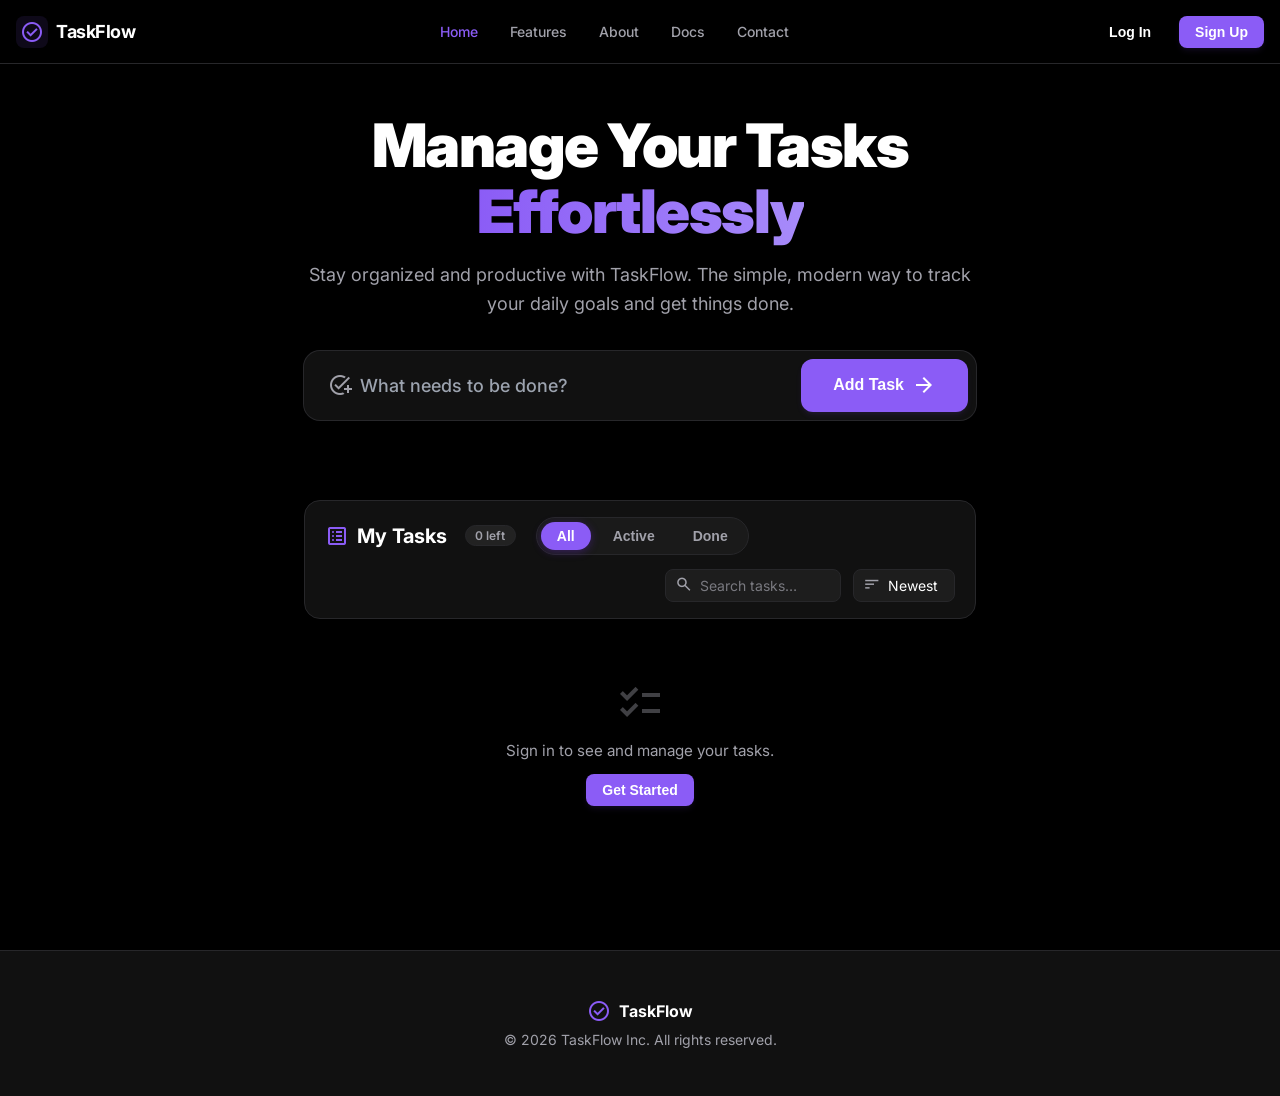
==== index.html @ 6586266a "Initial commit — TaskFlow To-Do App with Auth, Filters & Dark Theme" ====
<!DOCTYPE html>
<html lang="en">

<head>
    <meta charset="UTF-8">
    <meta name="viewport" content="width=device-width, initial-scale=1.0">
    <title>TaskFlow - Home</title>
    <!-- Link to the main style file -->
    <link rel="stylesheet" href="./css/style.css">
    <link rel="stylesheet" href="./css/auth.css">
</head>

<body>
    <!-- Global Navigation Bar -->
    <header class="navbar">
        <div class="container nav-content">
            <a href="index.html" class="logo-section">
                <div class="logo-icon">
                    <span class="material-symbols-outlined">check_circle</span>
                </div>
                <span class="logo-text">TaskFlow</span>
            </a>

            <nav class="nav-links">
                <a href="index.html" class="nav-link active">Home</a>
                <a href="features.html" class="nav-link">Features</a>
                <a href="about.html" class="nav-link">About</a>
                <a href="docs.html" class="nav-link">Docs</a>
                <a href="contact.html" class="nav-link">Contact</a>
            </nav>

            <div class="nav-actions">
                <!-- Populated by auth.js based on session state -->
            </div>
        </div>
    </header>

    <!-- Main Content Area: The To-Do App -->
    <main>
        <!-- Hero Section -->
        <div class="hero-section">
            <h1 class="hero-title">
                Manage Your Tasks <br />
                <span class="text-gradient">Effortlessly</span>
            </h1>
            <p class="hero-subtitle">
                Stay organized and productive with TaskFlow. The simple, modern way to track your daily goals and get
                things done.
            </p>

            <!-- Input Form Structure -->
            <div class="task-form-container">
                <!-- We use an ID to easily select this form in Javascript -->
                <form id="todo-form" class="task-form">
                    <div class="input-group">
                        <span class="material-symbols-outlined input-icon">add_task</span>
                        <!-- The input field where users type their tasks -->
                        <input type="text" id="todo-input" class="task-input" placeholder="What needs to be done?"
                            aria-label="New task input">
                    </div>
                    <button type="submit" class="btn btn-primary btn-add">
                        <span>Add Task</span>
                        <span class="material-symbols-outlined">arrow_forward</span>
                    </button>
                </form>
            </div>
        </div>

        <!-- Task List container where tasks will be injected by JavaScript -->
        <div class="task-list-container">
            <!-- ─── Filter / Control Bar ─────────────────────────────────── -->
            <div class="filter-bar">
                <!-- Left: title + task count -->
                <div class="filter-bar-left">
                    <h2 class="list-title">
                        <span class="material-symbols-outlined text-primary">list_alt</span>
                        My Tasks
                        <span id="task-count" class="task-count-badge"></span>
                    </h2>
                </div>

                <!-- Centre: status filter pills -->
                <div class="filter-pills" id="filter-pills">
                    <button class="filter-pill active" data-filter="all" onclick="setFilter('all')">All</button>
                    <button class="filter-pill" data-filter="active" onclick="setFilter('active')">Active</button>
                    <button class="filter-pill" data-filter="completed" onclick="setFilter('completed')">Done</button>
                </div>

                <!-- Right: search + sort + clear -->
                <div class="filter-bar-right">
                    <div class="search-box">
                        <span class="material-symbols-outlined search-icon">search</span>
                        <input type="text" id="task-search" class="search-input" placeholder="Search tasks…"
                            oninput="renderTasks()">
                    </div>

                    <div class="sort-wrapper">
                        <span class="material-symbols-outlined sort-icon">sort</span>
                        <select id="task-sort" class="sort-select" onchange="renderTasks()">
                            <option value="newest">Newest</option>
                            <option value="oldest">Oldest</option>
                            <option value="az">A → Z</option>
                            <option value="za">Z → A</option>
                        </select>
                    </div>

                    <button class="btn-clear-done" id="clear-done-btn" onclick="clearCompleted()"
                        title="Remove all completed tasks">
                        <span class="material-symbols-outlined">delete_sweep</span>
                        <span>Clear done</span>
                    </button>
                </div>
            </div>

            <!-- Task List -->
            <div id="todo-list" class="task-list"></div>
        </div>
    </main>

    <!-- Global Footer -->
    <footer>
        <div class="container footer-content">
            <div class="footer-brand">
                <div class="footer-logo">
                    <span class="material-symbols-outlined text-primary">check_circle</span>
                    <span>TaskFlow</span>
                </div>
                <p class="footer-text">© 2026 TaskFlow Inc. All rights reserved.</p>
            </div>
        </div>
    </footer>

    <!-- auth.js must load before app.js so getLoggedInUser() is available -->
    <script src="./js/auth.js"></script>
    <script src="./js/app.js"></script>
</body>

</html>
---- css/style.css ----
/* todo-app/css/style.css */
@import url('https://fonts.googleapis.com/css2?family=Inter:wght@400;500;600;700;900&display=swap');
@import url('https://fonts.googleapis.com/css2?family=Material+Symbols+Outlined:wght,FILL@100..700,0..1&display=swap');

:root {
  --primary: #8b5cf6;
  --primary-hover: #7c3aed;
  --primary-light: rgba(139, 92, 246, 0.2);
  --background-light: #000000;
  --background-dark: #101922;
  --surface-light: #111111;
  --surface-dark: #1a2632;
  --text-primary: #ffffff;
  --text-secondary: #a1a1aa;
  --border-light: #27272a;
  --font-display: 'Inter', sans-serif;
  --shadow-soft: 0 10px 40px -10px rgba(0, 0, 0, 0.5);
}

/* Reset and Base Styles */
* {
  margin: 0;
  padding: 0;
  box-sizing: border-box;
}

body {
  font-family: var(--font-display);
  background-color: var(--background-light);
  color: var(--text-primary);
  min-height: 100vh;
  display: flex;
  flex-direction: column;
  -webkit-font-smoothing: antialiased;
}

/* Material Symbols Adjustments */
.material-symbols-outlined {
  font-variation-settings:
    'FILL' 0,
    'wght' 400,
    'GRAD' 0,
    'opsz' 24
}

.material-symbols-outlined.fill {
  font-variation-settings: 'FILL' 1;
}

/* Typography and Utilities */
.text-center {
  text-align: center;
}

.font-bold {
  font-weight: 700;
}

.font-medium {
  font-weight: 500;
}

.font-black {
  font-weight: 900;
}

.text-primary {
  color: var(--primary);
}

.text-secondary {
  color: var(--text-secondary);
}

.text-white {
  color: white;
}

.bg-primary {
  background-color: var(--primary);
}

.bg-primary-hover {
  background-color: var(--primary-hover);
}

/* Layout */
.container {
  max-width: 1280px;
  margin: 0 auto;
  padding: 0 1rem;
}

/* Navigation Bar */
.navbar {
  position: sticky;
  top: 0;
  z-index: 50;
  background-color: rgba(0, 0, 0, 0.9);
  backdrop-filter: blur(12px);
  border-bottom: 1px solid var(--border-light);
  height: 4rem;
  display: flex;
  align-items: center;
}

.nav-content {
  display: flex;
  justify-content: space-between;
  align-items: center;
  width: 100%;
}

.logo-section {
  display: flex;
  align-items: center;
  gap: 0.5rem;
  text-decoration: none;
  color: var(--text-primary);
}

.logo-icon {
  display: flex;
  align-items: center;
  justify-content: center;
  width: 2rem;
  height: 2rem;
  border-radius: 0.5rem;
  background-color: rgba(139, 92, 246, 0.1);
  color: var(--primary);
}

.logo-icon .material-symbols-outlined {
  font-size: 24px;
}

.logo-text {
  font-size: 1.125rem;
  font-weight: 700;
  letter-spacing: -0.025em;
}

.nav-links {
  display: flex;
  gap: 2rem;
}

.nav-link {
  font-size: 0.875rem;
  font-weight: 500;
  color: var(--text-secondary);
  text-decoration: none;
  transition: color 0.2s ease;
}

.nav-link:hover,
.nav-link.active {
  color: var(--primary);
}

.nav-actions {
  display: flex;
  gap: 0.75rem;
}

.btn {
  padding: 0.5rem 1rem;
  font-size: 0.875rem;
  font-weight: 600;
  border-radius: 0.5rem;
  cursor: pointer;
  border: none;
  transition: all 0.2s ease;
  display: inline-flex;
  align-items: center;
  justify-content: center;
  gap: 0.5rem;
}

.btn-ghost {
  background: transparent;
  color: var(--text-primary);
}

.btn-ghost:hover {
  color: var(--primary);
}

.btn-primary {
  background-color: var(--primary);
  color: white;
  box-shadow: 0 4px 6px -1px rgba(139, 92, 246, 0.1), 0 2px 4px -1px rgba(139, 92, 246, 0.06);
}

.btn-primary:hover {
  background-color: var(--primary-hover);
}

/* Main Content Area */
main {
  flex-grow: 1;
  display: flex;
  flex-direction: column;
  align-items: center;
  padding: 3rem 1rem 6rem;
}

.hero-section {
  max-width: 56rem;
  text-align: center;
  margin-bottom: 3rem;
}

.hero-title {
  font-size: clamp(2.25rem, 5vw, 3.75rem);
  font-weight: 900;
  line-height: 1.1;
  letter-spacing: -0.025em;
  margin-bottom: 1rem;
}

.text-gradient {
  background: linear-gradient(to right, var(--primary), #a78bfa);
  -webkit-background-clip: text;
  -webkit-text-fill-color: transparent;
  background-clip: text;
  color: transparent;
}

.hero-subtitle {
  max-width: 42rem;
  margin: 0 auto;
  font-size: 1.125rem;
  color: var(--text-secondary);
  line-height: 1.625;
}

/* Input Form */
.task-form-container {
  width: 100%;
  max-width: 42rem;
  background-color: var(--surface-light);
  padding: 0.5rem;
  border-radius: 1rem;
  box-shadow: var(--shadow-soft);
  box-shadow: 0 0 0 1px var(--border-light);
  margin-top: 2rem;
  transition: transform 0.3s ease;
}

.task-form-container:hover {
  transform: translateY(-4px);
}

.task-form {
  display: flex;
  gap: 0.5rem;
}

.input-group {
  position: relative;
  flex-grow: 1;
  display: flex;
  align-items: center;
}

.input-icon {
  position: absolute;
  left: 1rem;
  color: var(--text-secondary);
}

.task-input {
  width: 100%;
  padding: 1rem 1rem 1rem 3rem;
  font-family: inherit;
  font-size: 1.125rem;
  font-weight: 500;
  color: var(--text-primary);
  border: none;
  background: transparent;
  outline: none;
}

.task-input::placeholder {
  color: #9ca3af;
}

.input-group:focus-within .input-icon {
  color: var(--primary);
}

.btn-add {
  padding: 0.75rem 2rem;
  border-radius: 0.75rem;
  font-size: 1rem;
}

/* Task List Area */
.task-list-container {
  width: 100%;
  max-width: 42rem;
  margin-top: 2rem;
}

.list-header {
  display: flex;
  justify-content: space-between;
  align-items: center;
  padding: 0 0.5rem;
  margin-bottom: 1.5rem;
}

.list-title {
  font-size: 1.25rem;
  font-weight: 700;
  display: flex;
  align-items: center;
  gap: 0.5rem;
}

.task-filters,
.filters-container {
  display: none;
  /* Hide as per basic requirements, can re-add later */
}

/* Task Item */
.task-list {
  display: flex;
  flex-direction: column;
  gap: 0.75rem;
}

.task-item {
  display: flex;
  align-items: center;
  gap: 1rem;
  padding: 1rem;
  background-color: var(--surface-light);
  border-radius: 0.75rem;
  border: 1px solid transparent;
  box-shadow: 0 1px 2px 0 rgba(0, 0, 0, 0.05);
  transition: all 0.2s ease;
}

.task-item:hover {
  border-color: rgba(139, 92, 246, 0.2);
  box-shadow: var(--shadow-soft);
}

/* Custom Checkbox */
.checkbox-container {
  position: relative;
  display: flex;
  align-items: center;
  justify-content: center;
  cursor: pointer;
  padding: 0.25rem;
}

.task-checkbox {
  appearance: none;
  width: 1.25rem;
  height: 1.25rem;
  border: 2px solid #3f3f46;
  border-radius: 0.375rem;
  cursor: pointer;
  transition: all 0.2s ease;
}

.task-checkbox:checked {
  background-color: var(--primary);
  border-color: var(--primary);
}

.checkbox-icon {
  position: absolute;
  color: white;
  opacity: 0;
  pointer-events: none;
  font-size: 16px !important;
  transition: opacity 0.2s ease;
}

.task-checkbox:checked+.checkbox-icon {
  opacity: 1;
}

.task-content {
  flex-grow: 1;
  min-width: 0;
}

.task-text {
  font-size: 1rem;
  font-weight: 500;
  color: var(--text-primary);
  white-space: nowrap;
  overflow: hidden;
  text-overflow: ellipsis;
  transition: color 0.2s ease;
}

.task-item:hover .task-text:not(.completed) {
  color: var(--primary);
}

.task-text.completed {
  color: var(--text-secondary);
  text-decoration: line-through;
  opacity: 0.7;
}

.btn-delete {
  background: transparent;
  border: none;
  color: var(--text-secondary);
  padding: 0.5rem;
  border-radius: 0.5rem;
  cursor: pointer;
  opacity: 0;
  transition: all 0.2s ease;
}

.task-item:hover .btn-delete {
  opacity: 1;
}

.btn-delete:hover {
  color: #ef4444;
  background-color: rgba(239, 68, 68, 0.1);
}

/* Footer Section */
footer {
  background-color: var(--surface-light);
  border-top: 1px solid var(--border-light);
  margin-top: auto;
  padding: 3rem 0;
}

.footer-content {
  display: flex;
  flex-direction: column;
  align-items: center;
  gap: 1.5rem;
}

.footer-brand {
  display: flex;
  flex-direction: column;
  align-items: center;
  gap: 0.5rem;
}

.footer-logo {
  display: flex;
  align-items: center;
  gap: 0.5rem;
  font-weight: 700;
}

.footer-text {
  font-size: 0.875rem;
  color: var(--text-secondary);
}

/* Responsive adjustments */
@media (max-width: 768px) {

  .nav-links,
  .nav-actions {
    display: none;
  }
}

@media (max-width: 640px) {
  .task-form {
    flex-direction: column;
  }
}
---- css/auth.css ----
/* auth.css — TaskFlow Authentication + UI Component Styles */

/* ─── Form helpers (used inside the modal) ───────────────────────── */
.auth-form {
    display: flex;
    flex-direction: column;
    gap: 1rem;
}

.form-group {
    display: flex;
    flex-direction: column;
    gap: 0.375rem;
}

.form-group label {
    font-size: 0.875rem;
    font-weight: 500;
    color: var(--text-primary);
}

.form-input {
    width: 100%;
    box-sizing: border-box;
    padding: 0.75rem 1rem;
    border: 1px solid var(--border-light);
    border-radius: 0.5rem;
    background: rgba(255, 255, 255, 0.05);
    color: var(--text-primary);
    font-family: inherit;
    font-size: 1rem;
    transition: border-color 0.2s, box-shadow 0.2s;
}

.form-input:focus {
    outline: none;
    border-color: var(--primary);
    box-shadow: 0 0 0 3px var(--primary-light);
}

.form-input.error {
    border-color: #ef4444;
}

.form-input.error:focus {
    box-shadow: 0 0 0 3px rgba(239, 68, 68, 0.2);
}

.error-msg {
    color: #ef4444;
    font-size: 0.75rem;
    font-weight: 500;
    min-height: 1rem;
}

.main-error {
    text-align: center;
    margin-top: -0.5rem;
}

.btn-full {
    width: 100%;
    padding: 0.875rem;
    font-size: 1rem;
    margin-top: 0.25rem;
}

/* ─── Auth Modal overlay ─────────────────────────────────────────── */
#auth-modal {
    display: none;
    position: fixed;
    inset: 0;
    z-index: 1000;
    align-items: center;
    justify-content: center;
}

#auth-modal.open {
    display: flex;
}

.auth-modal-backdrop {
    position: absolute;
    inset: 0;
    background: rgba(0, 0, 0, 0.65);
    backdrop-filter: blur(4px);
}

.auth-modal-box {
    position: relative;
    z-index: 1001;
    width: min(26rem, 92vw);
    background: var(--surface-light);
    border: 1px solid var(--border-light);
    border-radius: 1.25rem;
    padding: 2rem 2rem 2.25rem;
    box-shadow: 0 24px 60px rgba(0, 0, 0, 0.5);
    animation: modalIn 0.25s ease;
}

@keyframes modalIn {
    from {
        opacity: 0;
        transform: translateY(16px) scale(0.97);
    }

    to {
        opacity: 1;
        transform: translateY(0) scale(1);
    }
}

.auth-modal-close {
    position: absolute;
    top: 1rem;
    right: 1rem;
    background: none;
    border: none;
    color: var(--text-secondary);
    cursor: pointer;
    padding: 0.25rem;
    line-height: 1;
    border-radius: 0.375rem;
    transition: color 0.2s, background 0.2s;
}

.auth-modal-close:hover {
    color: var(--text-primary);
    background: rgba(255, 255, 255, 0.08);
}

/* ─── Tab bar ───────────────────────────────────────────────────── */
.auth-modal-tabs {
    display: flex;
    gap: 0.5rem;
    margin-bottom: 1.75rem;
    border-bottom: 1px solid var(--border-light);
    padding-bottom: 0.75rem;
}

.auth-tab {
    flex: 1;
    background: none;
    border: none;
    color: var(--text-secondary);
    font-size: 0.95rem;
    font-weight: 600;
    padding: 0.5rem 0;
    cursor: pointer;
    border-radius: 0.375rem;
    transition: color 0.2s, background 0.2s;
}

.auth-tab:hover {
    color: var(--text-primary);
}

.auth-tab.active {
    color: var(--primary);
    background: var(--primary-light);
}

/* ─── Empty state (shown in task list when not logged in) ─────── */
.empty-state {
    display: flex;
    flex-direction: column;
    align-items: center;
    gap: 0.875rem;
    padding: 3rem 1rem;
    color: var(--text-secondary);
    text-align: center;
}

.empty-state .empty-icon {
    font-size: 3rem;
    opacity: 0.4;
}

.empty-state p {
    font-size: 0.95rem;
    max-width: 22rem;
}

/* ═══════════════════════════════════════════════════════════════════
   ─── FILTER BAR ──────────────────────────────────────────────────
   ═══════════════════════════════════════════════════════════════════ */

.filter-bar {
    display: flex;
    align-items: center;
    flex-wrap: wrap;
    gap: 0.875rem 1.25rem;
    padding: 1rem 1.25rem;
    margin-bottom: 0.75rem;
    background: var(--surface-light);
    border: 1px solid var(--border-light);
    border-radius: 1rem;
}

.filter-bar-left {
    flex: 0 0 auto;
}

/* Task count badge beside title */
.task-count-badge {
    display: inline-block;
    font-size: 0.75rem;
    font-weight: 600;
    color: var(--text-secondary);
    background: rgba(255, 255, 255, 0.07);
    border: 1px solid var(--border-light);
    border-radius: 999px;
    padding: 0.1rem 0.6rem;
    margin-left: 0.6rem;
    vertical-align: middle;
}

/* ─── Status filter pills ──────────────────────────────────────── */
.filter-pills {
    display: flex;
    gap: 0.375rem;
    background: rgba(255, 255, 255, 0.04);
    border: 1px solid var(--border-light);
    border-radius: 999px;
    padding: 0.25rem;
}

.filter-pill {
    background: none;
    border: none;
    color: var(--text-secondary);
    font-size: 0.875rem;
    font-weight: 600;
    padding: 0.375rem 1rem;
    border-radius: 999px;
    cursor: pointer;
    transition: color 0.2s, background 0.2s;
}

.filter-pill:hover {
    color: var(--text-primary);
}

.filter-pill.active {
    background: var(--primary);
    color: #fff;
    box-shadow: 0 2px 8px rgba(109, 40, 217, 0.35);
}

/* ─── Right controls ─────────────────────────────────────────── */
.filter-bar-right {
    display: flex;
    align-items: center;
    gap: 0.75rem;
    margin-left: auto;
    flex-wrap: wrap;
}

/* Search box */
.search-box {
    position: relative;
    display: flex;
    align-items: center;
}

.search-icon {
    position: absolute;
    left: 0.6rem;
    font-size: 1.1rem;
    color: var(--text-secondary);
    pointer-events: none;
}

.search-input {
    background: rgba(255, 255, 255, 0.05);
    border: 1px solid var(--border-light);
    border-radius: 0.5rem;
    color: var(--text-primary);
    font-family: inherit;
    font-size: 0.875rem;
    padding: 0.45rem 0.75rem 0.45rem 2.1rem;
    width: 11rem;
    transition: border-color 0.2s, box-shadow 0.2s, width 0.25s;
}

.search-input:focus {
    outline: none;
    border-color: var(--primary);
    box-shadow: 0 0 0 3px var(--primary-light);
    width: 14rem;
}

.search-input::placeholder {
    color: var(--text-secondary);
    opacity: 0.7;
}

/* Sort dropdown */
.sort-wrapper {
    position: relative;
    display: flex;
    align-items: center;
}

.sort-icon {
    position: absolute;
    left: 0.6rem;
    font-size: 1.1rem;
    color: var(--text-secondary);
    pointer-events: none;
}

.sort-select {
    appearance: none;
    background: rgba(255, 255, 255, 0.05);
    border: 1px solid var(--border-light);
    border-radius: 0.5rem;
    color: var(--text-primary);
    font-family: inherit;
    font-size: 0.875rem;
    padding: 0.45rem 1rem 0.45rem 2.1rem;
    cursor: pointer;
    transition: border-color 0.2s;
}

.sort-select:focus {
    outline: none;
    border-color: var(--primary);
}

/* Darker option background for dark-mode readability */
.sort-select option {
    background: #1a1a2e;
    color: var(--text-primary);
}

/* Clear done button */
.btn-clear-done {
    display: none;
    /* shown via JS when tasks are completed */
    align-items: center;
    gap: 0.375rem;
    background: none;
    border: 1px solid rgba(239, 68, 68, 0.35);
    border-radius: 0.5rem;
    color: #ef4444;
    font-family: inherit;
    font-size: 0.8rem;
    font-weight: 600;
    padding: 0.4rem 0.75rem;
    cursor: pointer;
    transition: background 0.2s, border-color 0.2s;
    white-space: nowrap;
}

.btn-clear-done:hover {
    background: rgba(239, 68, 68, 0.1);
    border-color: #ef4444;
}

.btn-clear-done .material-symbols-outlined {
    font-size: 1.1rem;
}

/* Subtle fade for completed task rows */
.task-item--done {
    opacity: 0.65;
}

/* ─── Responsive tweaks ──────────────────────────────────────── */
@media (max-width: 720px) {
    .filter-bar {
        flex-direction: column;
        align-items: flex-start;
    }

    .filter-bar-right {
        margin-left: 0;
        width: 100%;
    }

    .search-input,
    .search-input:focus {
        width: 100%;
    }
}
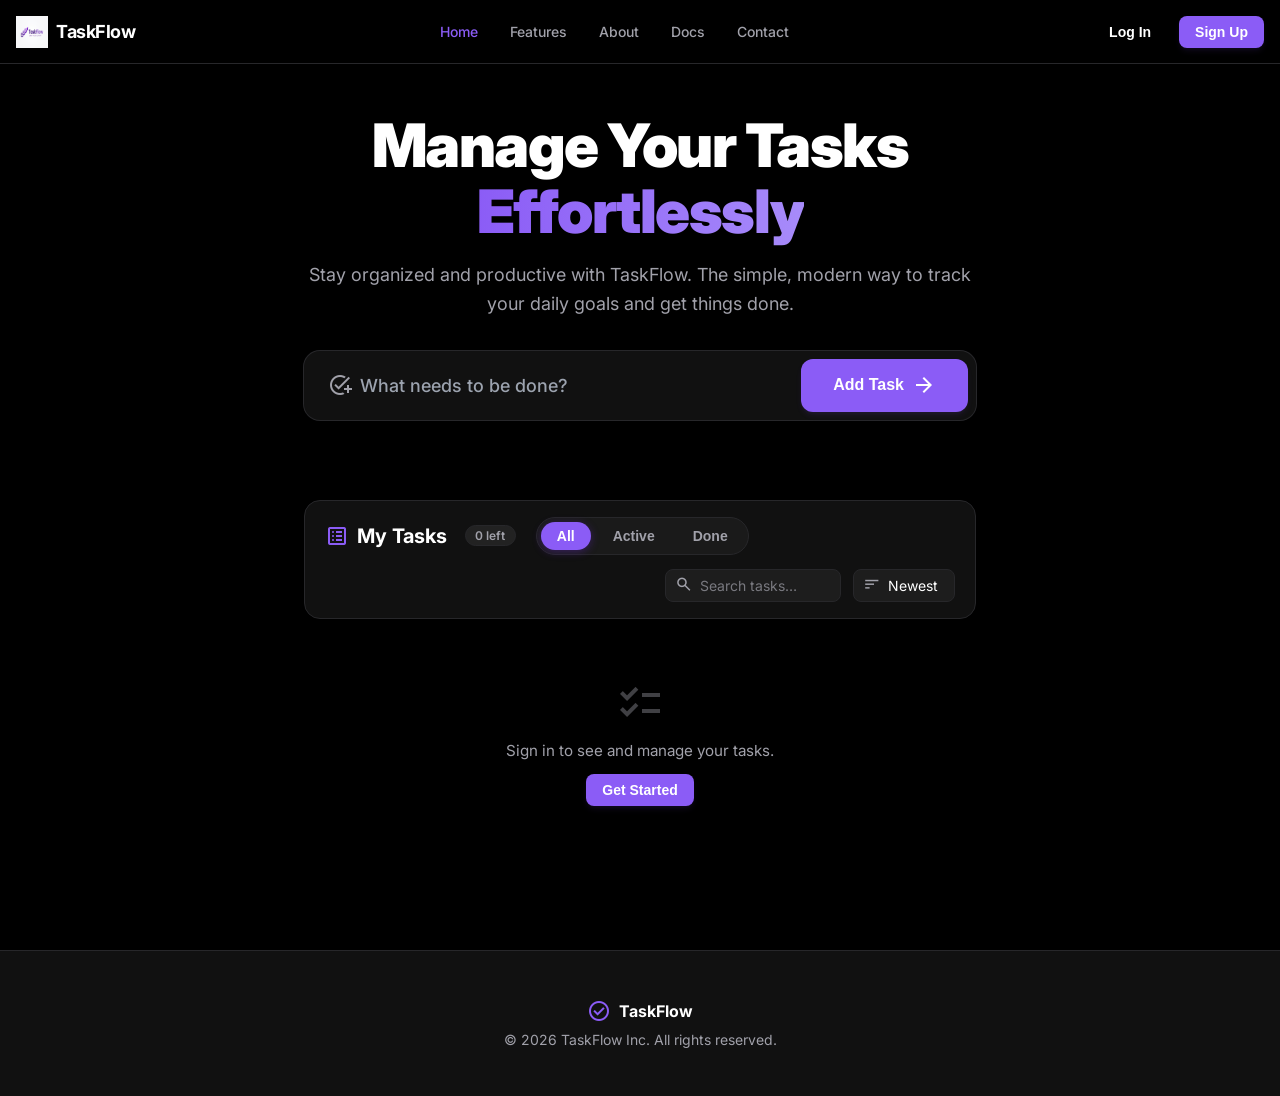
==== commit 19d442fc: "Replace material symbol with brand image logo across all pages" ====
--- a/index.html
+++ b/index.html
@@ -5,6 +5,13 @@
     <meta charset="UTF-8">
     <meta name="viewport" content="width=device-width, initial-scale=1.0">
     <title>TaskFlow - Home</title>
+    <!-- Favicons -->
+    <link rel="apple-touch-icon" sizes="180x180" href="./assets/favicons/apple-touch-icon.png">
+    <link rel="icon" type="image/png" sizes="32x32" href="./assets/favicons/favicon-32x32.png">
+    <link rel="icon" type="image/png" sizes="16x16" href="./assets/favicons/favicon-16x16.png">
+    <link rel="manifest" href="./assets/favicons/site.webmanifest">
+    <link rel="shortcut icon" href="./assets/favicons/favicon.ico">
+
     <!-- Link to the main style file -->
     <link rel="stylesheet" href="./css/style.css">
     <link rel="stylesheet" href="./css/auth.css">
@@ -15,8 +22,9 @@
     <header class="navbar">
         <div class="container nav-content">
             <a href="index.html" class="logo-section">
-                <div class="logo-icon">
-                    <span class="material-symbols-outlined">check_circle</span>
+                <div class="logo-icon" style="background: none; box-shadow: none;">
+                    <img src="./assets/favicons/android-chrome-192x192.png" alt="TaskFlow Logo"
+                        style="width: 100%; height: 100%; object-fit: contain;">
                 </div>
                 <span class="logo-text">TaskFlow</span>
             </a>
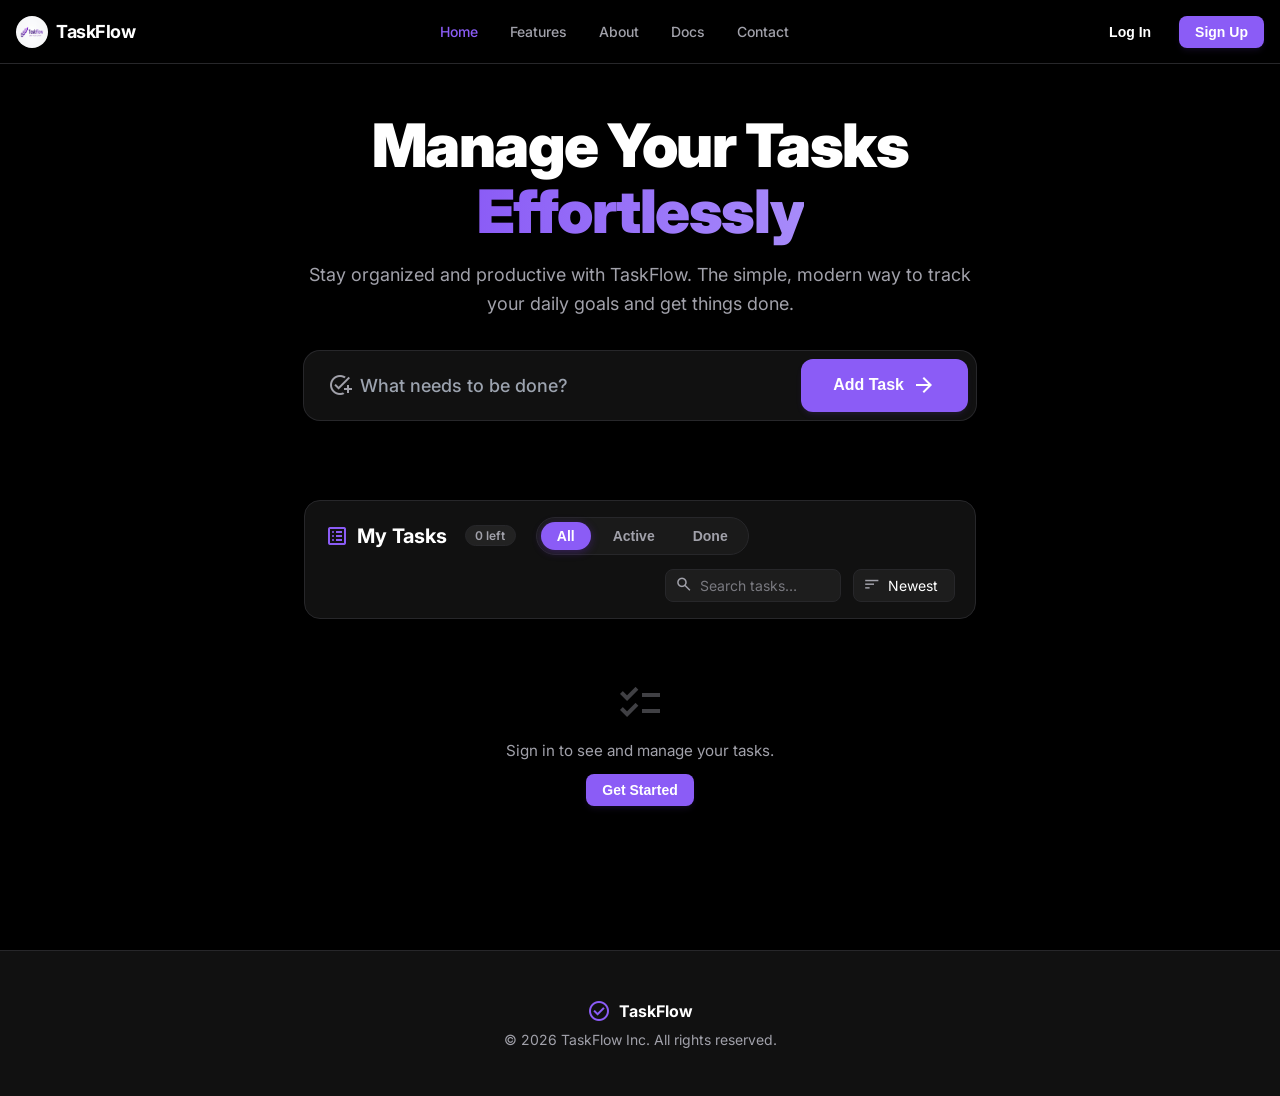
==== commit 6d796e89: "Make navbar logo circular across all pages" ====
--- a/index.html
+++ b/index.html
@@ -24,7 +24,7 @@
             <a href="index.html" class="logo-section">
                 <div class="logo-icon" style="background: none; box-shadow: none;">
                     <img src="./assets/favicons/android-chrome-192x192.png" alt="TaskFlow Logo"
-                        style="width: 100%; height: 100%; object-fit: contain;">
+                        style="width: 100%; height: 100%; object-fit: contain; border-radius: 50%;">
                 </div>
                 <span class="logo-text">TaskFlow</span>
             </a>
